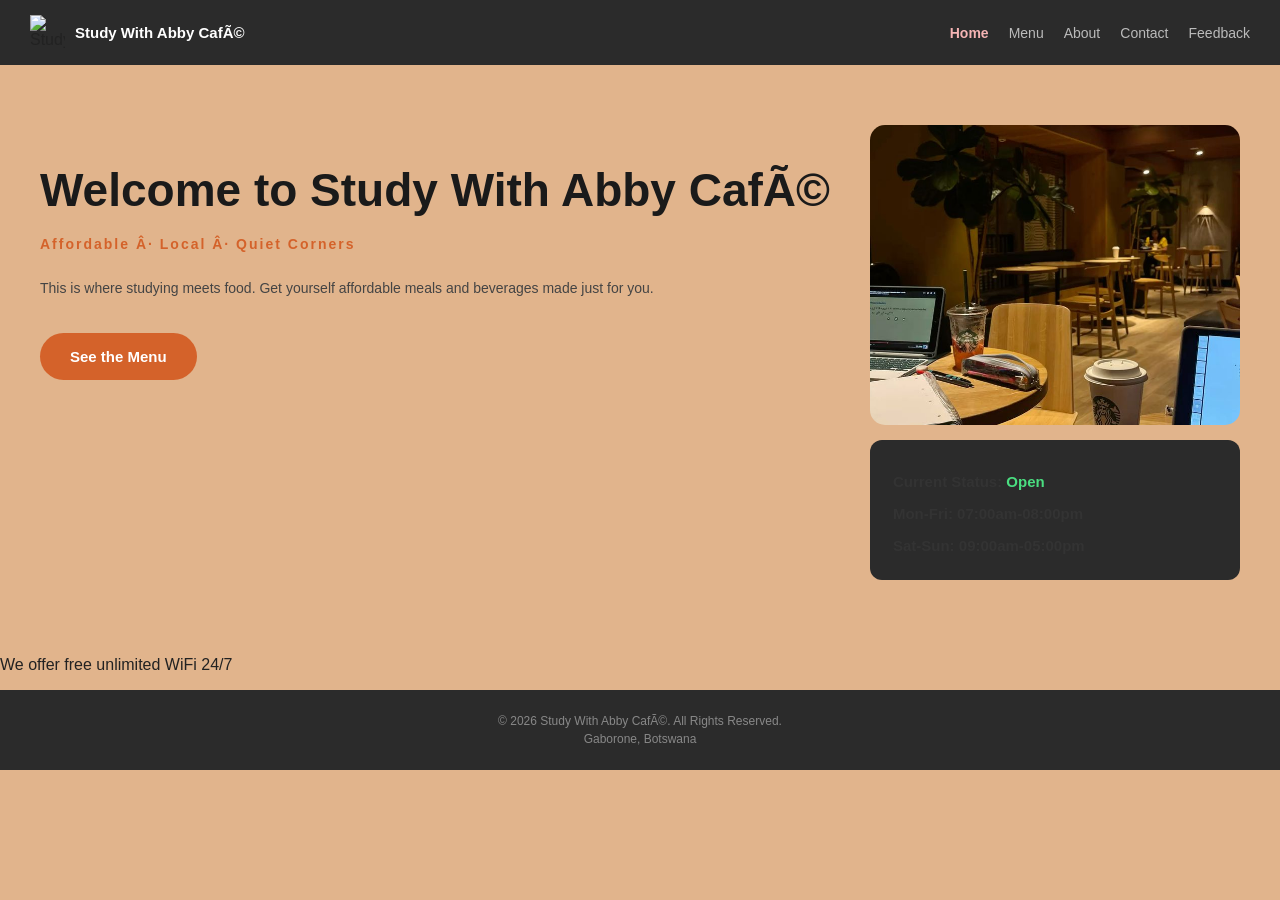
==== index.html @ a83d3048 "UPDATED" ====
<!DOCTYPE html>
<html lang="en">
    <head>
        <meta charset="UFT-8">
        <meta name="viewport" content="width=device-width, initial-scale=1.o">
         <title>Study With Abby Café</title>
          <link rel="stylesheet" href="styles.css">
    </head>
    <body>
        <nav>
        <div class="logo">
            <img src="logo.png" alt="Study With Abby Café Logo" width="35" height="35">
            <span>Study With Abby Café</span>
        </div>
        <ul>
                    <li><a href="index.html" class="active">Home</a></li>
            <li><a href="menu.html">Menu</a></li>
            <li><a href="about.html">About</a></li>
            <li><a href="contact.html">Contact</a></li>
            <li><a href="feedback.html">Feedback</a></li>

        </ul>
        </nav>

    <section class="hero">
       <div class="hero-left">
            <h1>Welcome to Study With Abby Café</h1>
            <p class="tagline">Affordable · Local · Quiet Corners</p>
            <p>This is where studying meets food. Get yourself affordable meals and beverages made just for you.</p>
            <a href="menu.html" class="btn">See the Menu</a>
        </div>

         <div class="hero-right">
              <img src="cafe.jpg" alt="Study With Abby Café SHOP" width="400" HEIGHT="320">
                <div class="status">
                    <P>Current Status: <span class="open">Open</span></P>
                    <p>Mon-Fri: 07:00am-08:00pm</p>
                    <p>Sat-Sun: 09:00am-05:00pm</p>
                </div>
         </div>
    </section>
    <section class="wifi">
        <p>We offer free unlimited WiFi 24/7</p>
    </section>

      <footer>
        <p>&copy; 2026 Study With Abby Café. All Rights Reserved.</p>
        <p>Gaborone, Botswana</p>
    </footer>
                <script src="script.js"></script>       
    </body>
    </html>
---- styles.css ----
/* general css: background color and font */

body {
    font-family: arial, sans-serif;
    margin: 0;
    padding: 0;
    background-color: #e1b48c;
    color: #222222;
    min-height: 100vh;
    display: flex;
    flex-direction: column;
}

main {
    flex: 1;
}

/* 2. navigation */

nav {
    background-color: #2b2b2b;
    padding: 15px 30px;
    display: flex;
    justify-content: space-between;
    align-items: center;
}

.logo {
    display: flex;
    align-items: center;
    gap: 10px;
}

.logo img {
    width: 35px;
    height: 35px;
}

.logo span {
    color: #ffffff;
    font-size: 15px;
    font-weight: bold;
}

nav ul {
    list-style: none;
    display: flex;
    gap: 20px;
    margin: 0;
    padding: 0;
}

nav a {
    color: #bbbbbb;
    text-decoration: none;
    font-size: 14px;
}

nav a:hover,
a.active{
    color: #f5b4b4;
    font-weight: bold;
}

/* Hero section */
.hero {
    display: flex;
    gap: 40px;
    padding: 60px 40px;
    align-items: flex-start;
}

.hero-left h1 {
    font-size: 46px;
    font-weight: bold;
    margin-bottom: 14px;
    color: #1a1a1a;
    line-height: 1.2;
}

.hero-left .tagline {
    color: #d4622a;
    font-weight: bold;
    letter-spacing: 2px;
    margin-bottom: 18px;
}

.hero-left p {
    font-size: 16px;
    line-height: 1.9;
    margin-bottom: 14px;
    color: #555555;
}

/* this is CSS for the photo and status card */
.hero-right {
    flex: 1;
    display: flex;
    flex-direction: column;
    gap: 15px;
}

.hero-right img {
    width: 100%;
    height: 320px;
    object-fit: cover;
    border-radius: 14px;
}

/* this is for the tagline(motto)- 'Affordable. Local. Quiet corners */
.tagline {
    color: #d4622a;
    font-size: 16px;
    font-weight: bold;
    letter-spacing: 2px;
    margin-bottom: 18px;
}

.hero-left p {
    font-size: 14px;
    line-height: 1.8;
    margin-bottom: 22px;
    color: #444444;
}

/* Button design */
.btn {
    display: inline-block;
    background-color: #d4622a;
    color: #ffffff;
    padding: 15px 30px;
    text-decoration: none;
    border-radius: 25px;
    font-size: 15px;
    font-weight: bold;
    margin-top: 10px;
}

.btn:hover {
    background-color: #b5481a;
}

/* the cafe image and the status design */

.hero-right {
    flex: 1;
    display: flex;
    flex-direction: column;
    gap: 15px;
    
}

.hero-right img {
    width: 100%;
    height: 300px;
    object-fit: cover;
    border-radius: 15px;
}

.status {
    background-color: #2b2b2b;
    border-radius: 12px;
    padding: 18px 23px;
}

.status p {
    font-size: 15px;
    margin-bottom: 8px;
    color: #333333;
    font-weight: bold;
}

.open {
    color: #4ade80;
    font-weight: bold;
}

/* the wifi text and footer*/

.wifi-text {
    color: #ffffff;
    font-size: 22px;
    font-weight: bold;
    margin-top: 20px;
}

footer {
    background-color: #2b2b2b;
    padding: 20px 30px;
    text-align: center;
    margin-top: 0;
}

footer p {
    color: #888888;
    font-size: 12px;
    margin: 4px 0;
}
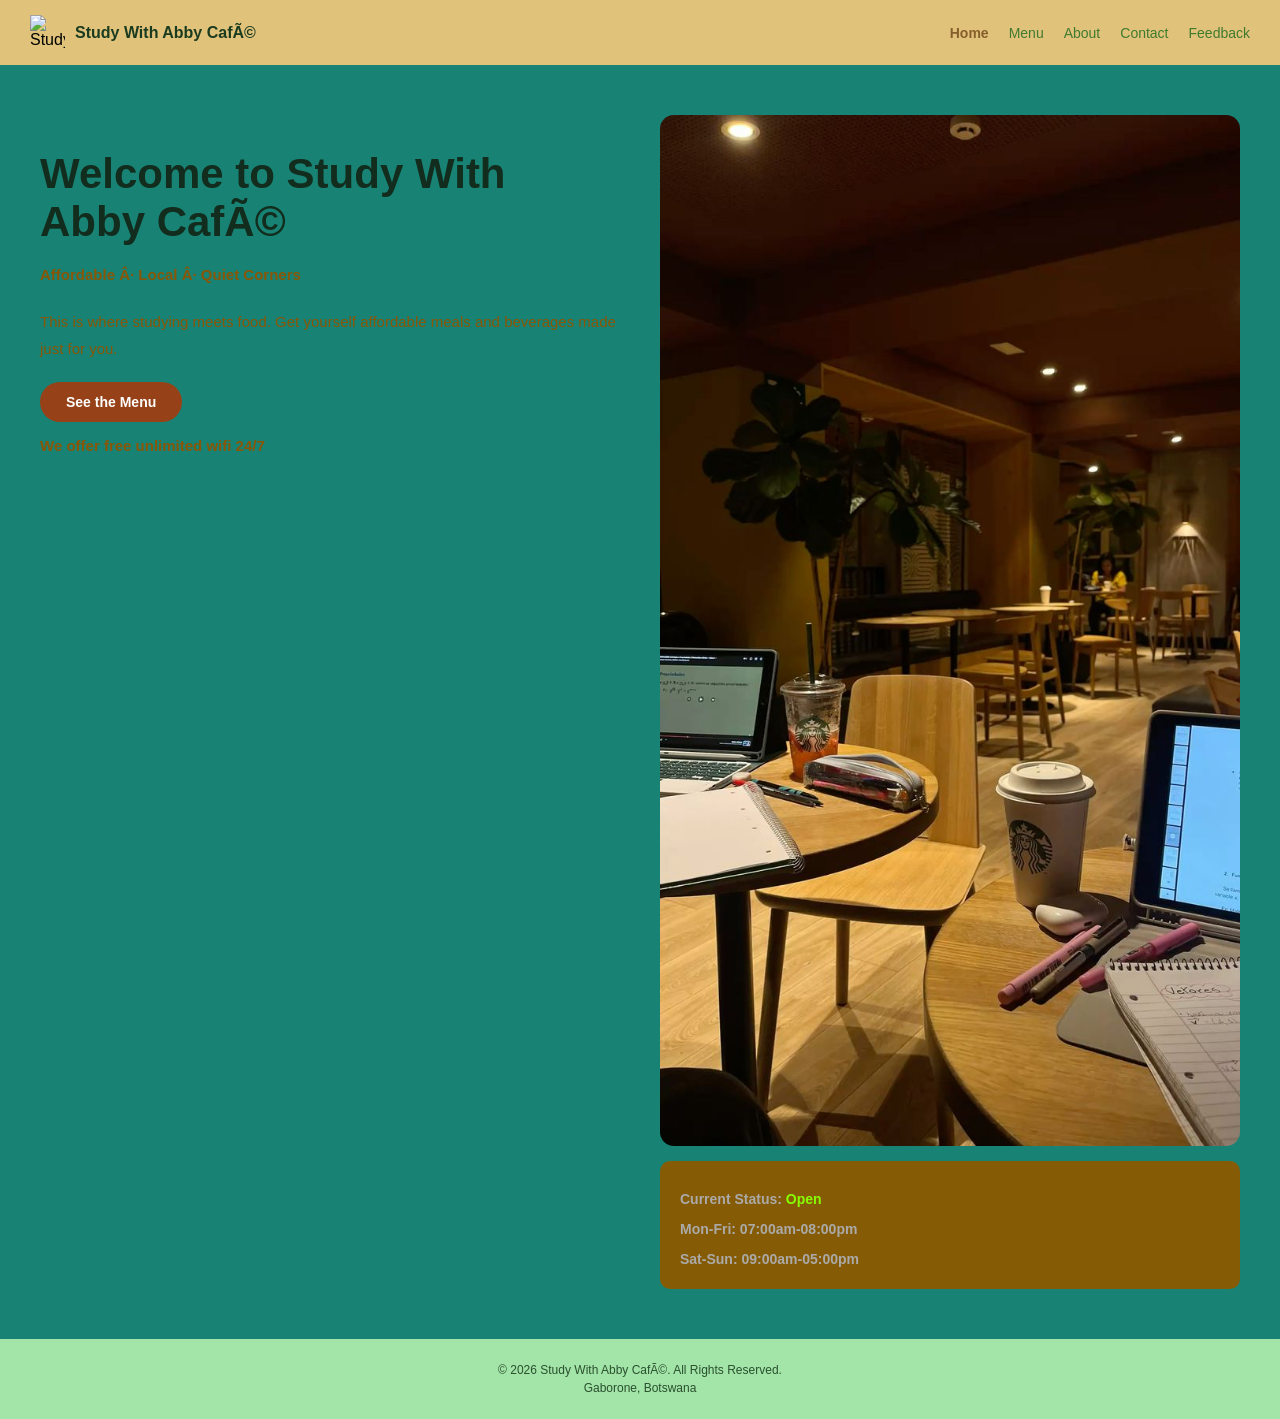
==== commit 10e3a8fb: "updated code" ====
--- a/index.html
+++ b/index.html
@@ -21,13 +21,14 @@
 
         </ul>
         </nav>
-
+ <main>
     <section class="hero">
        <div class="hero-left">
             <h1>Welcome to Study With Abby Café</h1>
             <p class="tagline">Affordable · Local · Quiet Corners</p>
             <p>This is where studying meets food. Get yourself affordable meals and beverages made just for you.</p>
             <a href="menu.html" class="btn">See the Menu</a>
+            <p class="wifi-text">We offer free unlimited wifi 24/7</p>
         </div>
 
          <div class="hero-right">
@@ -39,10 +40,7 @@
                 </div>
          </div>
     </section>
-    <section class="wifi">
-        <p>We offer free unlimited WiFi 24/7</p>
-    </section>
-
+ </main>
       <footer>
         <p>&copy; 2026 Study With Abby Café. All Rights Reserved.</p>
         <p>Gaborone, Botswana</p>
--- a/styles.css
+++ b/styles.css
@@ -1,24 +1,20 @@
-/* general css: background color and font */
-
+/* General */
 body {
     font-family: arial, sans-serif;
     margin: 0;
     padding: 0;
-    background-color: #e1b48c;
-    color: #222222;
-    min-height: 100vh;
-    display: flex;
-    flex-direction: column;
-}
-
+    background-color: #188374;
+    display:flex;
+    flex-direction: column; /* this aligns everything to stack from top to bottom*/
+   
+}
 main {
-    flex: 1;
-}
-
-/* 2. navigation */
-
+    flex: 1; /* when I didnt inclded this, the footer was floating in mid-air.So when I added this, the footer got pushed all the way to the bottom of the page to sit perfectly*/
+}
+  
+/* Navigation */
 nav {
-    background-color: #2b2b2b;
+    background-color: #e0c27b;
     padding: 15px 30px;
     display: flex;
     justify-content: space-between;
@@ -37,8 +33,8 @@
 }
 
 .logo span {
-    color: #ffffff;
-    font-size: 15px;
+    color: #1b3b1f;
+    font-size: 16px;
     font-weight: bold;
 }
 
@@ -51,48 +47,71 @@
 }
 
 nav a {
-    color: #bbbbbb;
+    color: #3f7a2f;
     text-decoration: none;
     font-size: 14px;
 }
 
 nav a:hover,
-a.active{
-    color: #f5b4b4;
-    font-weight: bold;
-}
-
-/* Hero section */
+a.active {
+    color: #865e2b;
+    font-weight: bold;
+}
+
+/* Home page */
 .hero {
     display: flex;
     gap: 40px;
-    padding: 60px 40px;
-    align-items: flex-start;
+    padding: 50px 40px;
+}
+
+.hero-left {
+    flex: 1;
 }
 
 .hero-left h1 {
-    font-size: 46px;
-    font-weight: bold;
-    margin-bottom: 14px;
-    color: #1a1a1a;
-    line-height: 1.2;
-}
-
-.hero-left .tagline {
-    color: #d4622a;
-    font-weight: bold;
-    letter-spacing: 2px;
-    margin-bottom: 18px;
+    font-size: 42px;
+    font-weight: bold;
+    color: #122c1d;
+    margin-bottom: 12px;
+}
+
+.tagline {
+    color: #6a8f4b;
+    font-size: 16px;
+    font-weight: bold;
+    margin-bottom: 16px;
 }
 
 .hero-left p {
-    font-size: 16px;
-    line-height: 1.9;
-    margin-bottom: 14px;
-    color: #555555;
-}
-
-/* this is CSS for the photo and status card */
+    font-size: 15px;
+    line-height: 1.8;
+    color: #895506;
+    margin-bottom: 20px;
+}
+
+.wifi-text {
+    font-size: 15px;
+    font-weight: bold;
+    color: #fefefe;
+    margin-top: 10px;
+}
+
+.btn {
+    display: inline-block;
+    background-color: #964117;
+    color: #ffffff;
+    padding: 12px 26px;
+    text-decoration: none;
+    border-radius: 25px;
+    font-size: 14px;
+    font-weight: bold;
+}
+
+.btn:hover {
+    background-color: #b5481a;
+}
+
 .hero-right {
     flex: 1;
     display: flex;
@@ -102,97 +121,282 @@
 
 .hero-right img {
     width: 100%;
-    height: 320px;
-    object-fit: cover;
+    height: auto;
     border-radius: 14px;
 }
 
-/* this is for the tagline(motto)- 'Affordable. Local. Quiet corners */
-.tagline {
-    color: #d4622a;
+.status {
+    background-color: #855c05;
+    border-radius: 10px;
+    padding: 16px 20px;
+}
+
+.status p {
+    font-size: 14px;
+    font-weight: bold;
+    color: #abaaa9;
+    margin-bottom: 6px;
+}
+
+.open {
+    color: #88ff00;
+}
+
+/* Footer */
+footer {
+    background-color: #a3e4a8;
+    padding: 20px 30px;
+    text-align: center;
+}
+
+footer p {
+    color: #2a502e;
+    font-size: 12px;
+    margin: 4px 0;
+}
+
+/* Page heading - menu */
+.page-hero {
+    background-color: #be7a0e;
+    padding: 35px 30px;
+    text-align: center;
+}
+
+.page-hero h1 {
+    color: #ffffff;
+    font-size: 28px;
+    font-weight: bold;
+    margin-bottom: 6px;
+}
+
+.page-hero p {
+    color: #0b581a;
+    font-size: 14px;
+}
+
+/* Menu page */
+.menu-page {
+    padding: 40px;
+}
+
+.menu-row {
+    display: flex;
+    gap: 40px;
+    align-items: flex-start;
+    margin-bottom: 40px;
+}
+
+.menu-col {
+    flex: 1;
+}
+
+.menu-col h2 {
+    font-size: 20px;
+    color: #ae8c05;
+    font-weight: bold;
+    border-bottom: 2px solid #712804;
+    padding-bottom: 5px;
+    margin-bottom: 12px;
+    margin-top: 16px;
+}
+
+.menu-col h2:first-child {
+    margin-top: 0;
+}
+
+.menu-col p {
+    font-size: 15px;
+    padding: 6px 0;
+    color: #832a0f;
+}
+
+.menu-photo {
+    flex: 1;
+}
+
+.menu-photo img {
+    width: 100%;
+    height: auto;
+    border-radius: 12px;
+}
+
+/* Combo */
+.combo {
+    background-color: #198920;
+    padding: 16px;
+    border-radius: 10px;
+    margin-top:10px;
+}
+
+.combo h2 {
+    font-size: 20px;
+    color: #000f04;
+    font-weight: bold;
+    border-bottom: 2px solid #5c0505;
+    padding-bottom: 5px;
+    margin-bottom: 12px;
+}
+
+.combo p {
+    font-size: 15px;
+    padding: 5px 0;
+    color: #ffffff;
+}
+/* About page */
+.about {
+    display: flex;
+    gap: 30px;
+    padding: 50px 40px;
+}
+
+.about-text {
+    flex: 2;
+}
+
+.about-text h1 {
+    font-size: 28px;
+    font-weight: bold;
+    color: #1a1a1a;
+    margin-bottom: 14px;
+}
+
+.about-text p {
+    font-size: 15px;
+    line-height: 1.8;
+    color: #ffffff;
+    margin-bottom: 12px;
+}
+
+.about-photo {
+    flex: 1;
+    text-align: center;
+}
+
+.about-photo img {
+    width: 100%;
+    max-width: 250px;
+    height: auto;
+    border-radius: 10px;
+}
+
+.about-photo p {
+    color: #853812;
+    font-size: 13px;
+    font-weight: bold;
+    margin-top: 8px;
+}
+
+/* Contact page */
+.contact {
+    display: flex;
+    gap: 30px;
+    padding: 50px 40px;
+}
+
+.contact-text {
+    flex: 2;
+}
+
+.contact-text h1 {
+    font-size: 28px;
+    font-weight: bold;
+    color: #731717;
+    margin-bottom: 10px;
+}
+
+.contact-text h2 {
     font-size: 16px;
-    font-weight: bold;
-    letter-spacing: 2px;
-    margin-bottom: 18px;
-}
-
-.hero-left p {
+    color: #0e6407;
+    font-weight: bold;
+    margin-top: 16px;
+    margin-bottom: 6px;
+}
+
+.contact-text p {
     font-size: 14px;
     line-height: 1.8;
-    margin-bottom: 22px;
-    color: #444444;
-}
-
-/* Button design */
-.btn {
-    display: inline-block;
-    background-color: #d4622a;
+    color: #53c12b;
+}
+
+.contact-text a {
+    color: #177451;
+    text-decoration: none;
+}
+
+.contact-photo {
+    flex: 1;
+}
+
+.contact-photo img {
+    width: 100%;
+    max-width: 260px;
+    height: auto;
+    border-radius: 10px;
+}
+
+/* Feedback page */
+.feedback-bg {
+    background-color: #996c45;
+    padding: 50px 20px;
+}
+
+.feedback {
+    background-color: #8b6712;
+    border-radius: 12px;
+    padding: 28px;
+    max-width: 420px;
+    margin: 0 auto;
+}
+
+.feedback h1 {
+    font-size: 22px;
+    font-weight: bold;
+    color: #3b6812;
+    text-align: center;
+    margin-bottom: 6px;
+}
+
+.feedback p {
+    font-size: 13px;
+    color: #7bb88b;
+    text-align: center;
+    margin-bottom: 20px;
+}
+
+.feedback label {
+    display: block;
+    font-size: 13px;
+    font-weight: bold;
+    margin-bottom: 5px;
+}
+
+.feedback input,
+.feedback textarea {
+    width: 100%;
+    padding: 10px;
+    font-size: 13px;
+    border: 1px solid #77f788;
+    border-radius: 6px;
+    margin-bottom: 14px;
+}
+
+.feedback textarea {
+    height: 100px;
+}
+
+.feedback button {
+    display: block;
+    width: 130px;
+    margin: 0 auto;
+    background-color: #2b9879;
     color: #ffffff;
-    padding: 15px 30px;
-    text-decoration: none;
+    padding: 10px;
+    font-size: 13px;
+    border: none;
     border-radius: 25px;
-    font-size: 15px;
-    font-weight: bold;
-    margin-top: 10px;
-}
-
-.btn:hover {
-    background-color: #b5481a;
-}
-
-/* the cafe image and the status design */
-
-.hero-right {
-    flex: 1;
-    display: flex;
-    flex-direction: column;
-    gap: 15px;
-    
-}
-
-.hero-right img {
-    width: 100%;
-    height: 300px;
-    object-fit: cover;
-    border-radius: 15px;
-}
-
-.status {
-    background-color: #2b2b2b;
-    border-radius: 12px;
-    padding: 18px 23px;
-}
-
-.status p {
-    font-size: 15px;
-    margin-bottom: 8px;
-    color: #333333;
-    font-weight: bold;
-}
-
-.open {
-    color: #4ade80;
-    font-weight: bold;
-}
-
-/* the wifi text and footer*/
-
-.wifi-text {
-    color: #ffffff;
-    font-size: 22px;
-    font-weight: bold;
-    margin-top: 20px;
-}
-
-footer {
-    background-color: #2b2b2b;
-    padding: 20px 30px;
-    text-align: center;
-    margin-top: 0;
-}
-
-footer p {
-    color: #888888;
-    font-size: 12px;
-    margin: 4px 0;
+    cursor: pointer;
+}
+
+.feedback button:hover {
+    background-color: #c89f8d;
 }
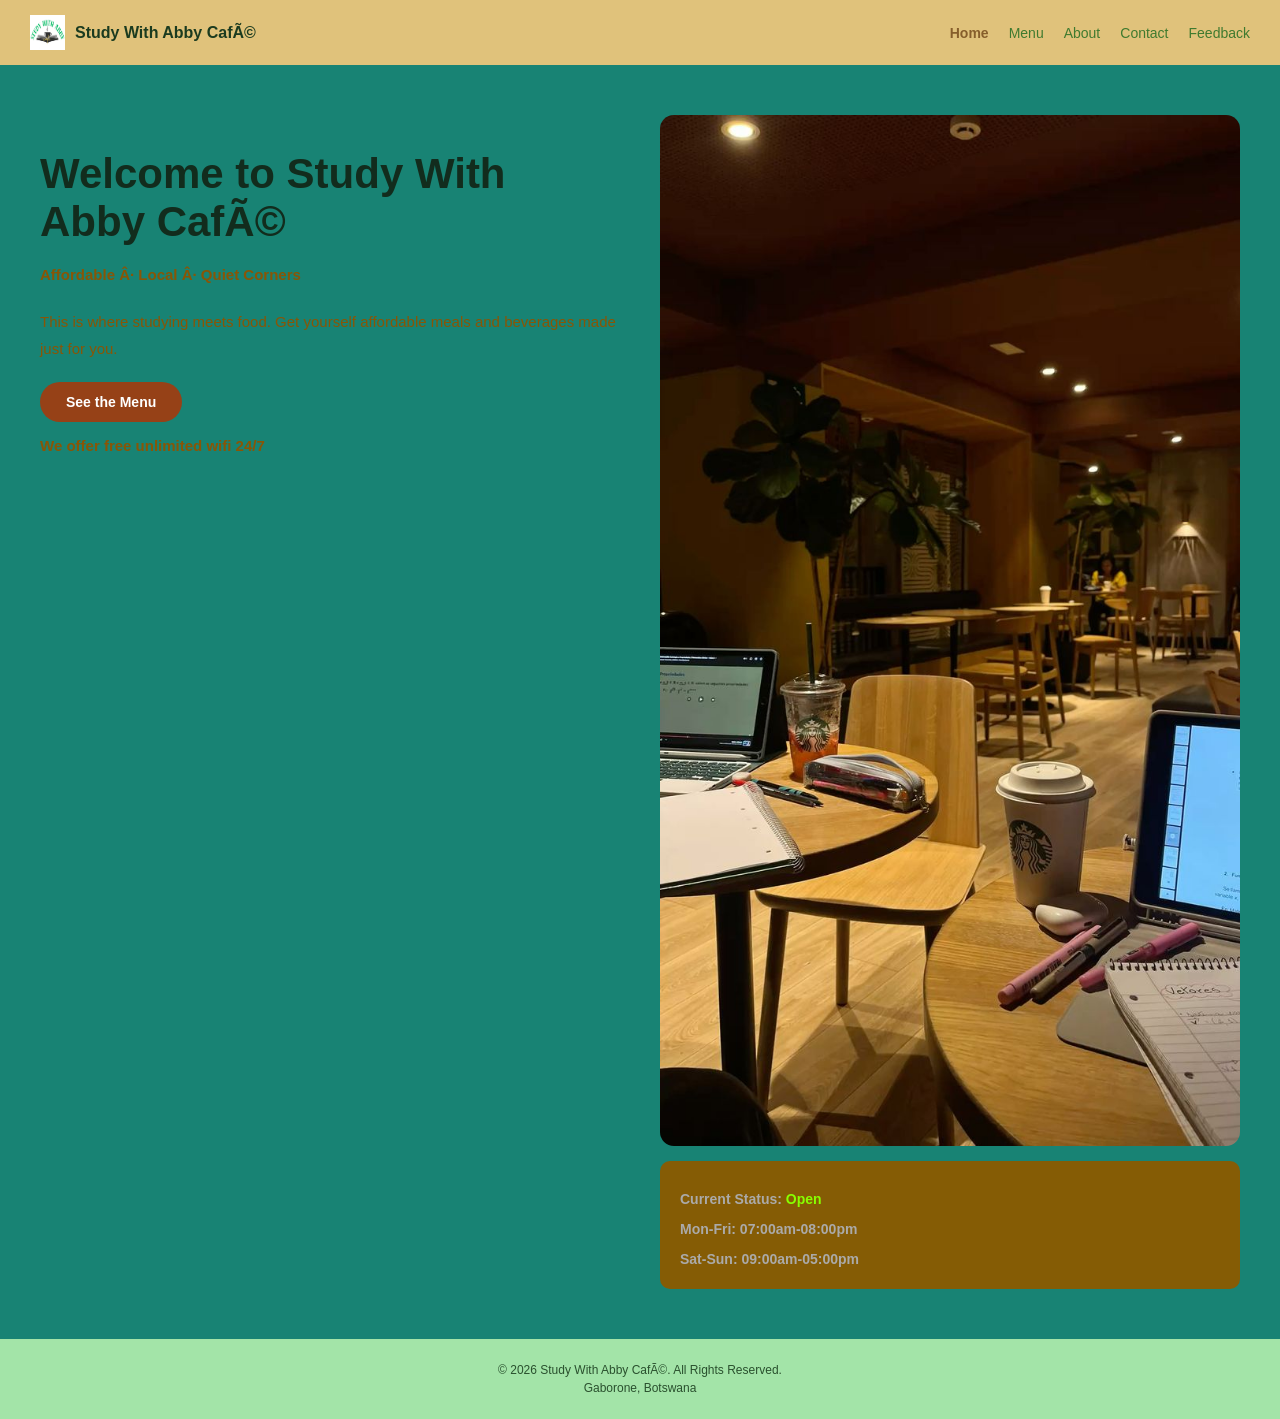
==== commit 62d1c32d: "increased the logo size" ====
--- a/index.html
+++ b/index.html
@@ -2,18 +2,18 @@
 <html lang="en">
     <head>
         <meta charset="UFT-8">
-        <meta name="viewport" content="width=device-width, initial-scale=1.o">
+        <meta name="viewport" content="width=device-width, initial-scale=1.0">
          <title>Study With Abby Café</title>
           <link rel="stylesheet" href="styles.css">
     </head>
     <body>
         <nav>
         <div class="logo">
-            <img src="logo.png" alt="Study With Abby Café Logo" width="35" height="35">
+            <img src="logo.png" alt="Study With Abby Café Logo" width="50" height="50">
             <span>Study With Abby Café</span>
         </div>
         <ul>
-                    <li><a href="index.html" class="active">Home</a></li>
+                    <li><a href="index.html" class="active">Home</a></li> 
             <li><a href="menu.html">Menu</a></li>
             <li><a href="about.html">About</a></li>
             <li><a href="contact.html">Contact</a></li>
@@ -32,9 +32,9 @@
         </div>
 
          <div class="hero-right">
-              <img src="cafe.jpg" alt="Study With Abby Café SHOP" width="400" HEIGHT="320">
+              <img src="cafe.jpg" alt="Study With Abby Café SHOP" width="400" height="400">
                 <div class="status">
-                    <P>Current Status: <span class="open">Open</span></P>
+                    <p>Current Status: <span class="open">Open</span></p>
                     <p>Mon-Fri: 07:00am-08:00pm</p>
                     <p>Sat-Sun: 09:00am-05:00pm</p>
                 </div>
--- a/styles.css
+++ b/styles.css
@@ -192,9 +192,9 @@
 
 .menu-col h2 {
     font-size: 20px;
-    color: #ae8c05;
-    font-weight: bold;
-    border-bottom: 2px solid #712804;
+    color: #f5dd80;
+    font-weight: bold;
+    border-bottom: 2px solid #7d5540;
     padding-bottom: 5px;
     margin-bottom: 12px;
     margin-top: 16px;
@@ -222,7 +222,7 @@
 
 /* Combo */
 .combo {
-    background-color: #198920;
+    background-color: #709873;
     padding: 16px;
     border-radius: 10px;
     margin-top:10px;
@@ -232,7 +232,7 @@
     font-size: 20px;
     color: #000f04;
     font-weight: bold;
-    border-bottom: 2px solid #5c0505;
+    border-bottom: 2px solid #eeba59;
     padding-bottom: 5px;
     margin-bottom: 12px;
 }
@@ -280,7 +280,7 @@
 }
 
 .about-photo p {
-    color: #853812;
+    color: #f89665;
     font-size: 13px;
     font-weight: bold;
     margin-top: 8px;
@@ -300,13 +300,13 @@
 .contact-text h1 {
     font-size: 28px;
     font-weight: bold;
-    color: #731717;
+    color: #906207;
     margin-bottom: 10px;
 }
 
 .contact-text h2 {
     font-size: 16px;
-    color: #0e6407;
+    color: #000000;
     font-weight: bold;
     margin-top: 16px;
     margin-bottom: 6px;
@@ -315,11 +315,11 @@
 .contact-text p {
     font-size: 14px;
     line-height: 1.8;
-    color: #53c12b;
+    color: #ffffff;
 }
 
 .contact-text a {
-    color: #177451;
+    color: #a1eace;
     text-decoration: none;
 }
 
@@ -341,7 +341,7 @@
 }
 
 .feedback {
-    background-color: #8b6712;
+    background-color: #3d9d5d;
     border-radius: 12px;
     padding: 28px;
     max-width: 420px;
@@ -351,14 +351,14 @@
 .feedback h1 {
     font-size: 22px;
     font-weight: bold;
-    color: #3b6812;
+    color: #a3641c;
     text-align: center;
     margin-bottom: 6px;
 }
 
 .feedback p {
     font-size: 13px;
-    color: #7bb88b;
+    color: #8b5608;
     text-align: center;
     margin-bottom: 20px;
 }
@@ -375,7 +375,7 @@
     width: 100%;
     padding: 10px;
     font-size: 13px;
-    border: 1px solid #77f788;
+    border: 1px solid #04520f;
     border-radius: 6px;
     margin-bottom: 14px;
 }
@@ -388,7 +388,7 @@
     display: block;
     width: 130px;
     margin: 0 auto;
-    background-color: #2b9879;
+    background-color: #784111;
     color: #ffffff;
     padding: 10px;
     font-size: 13px;
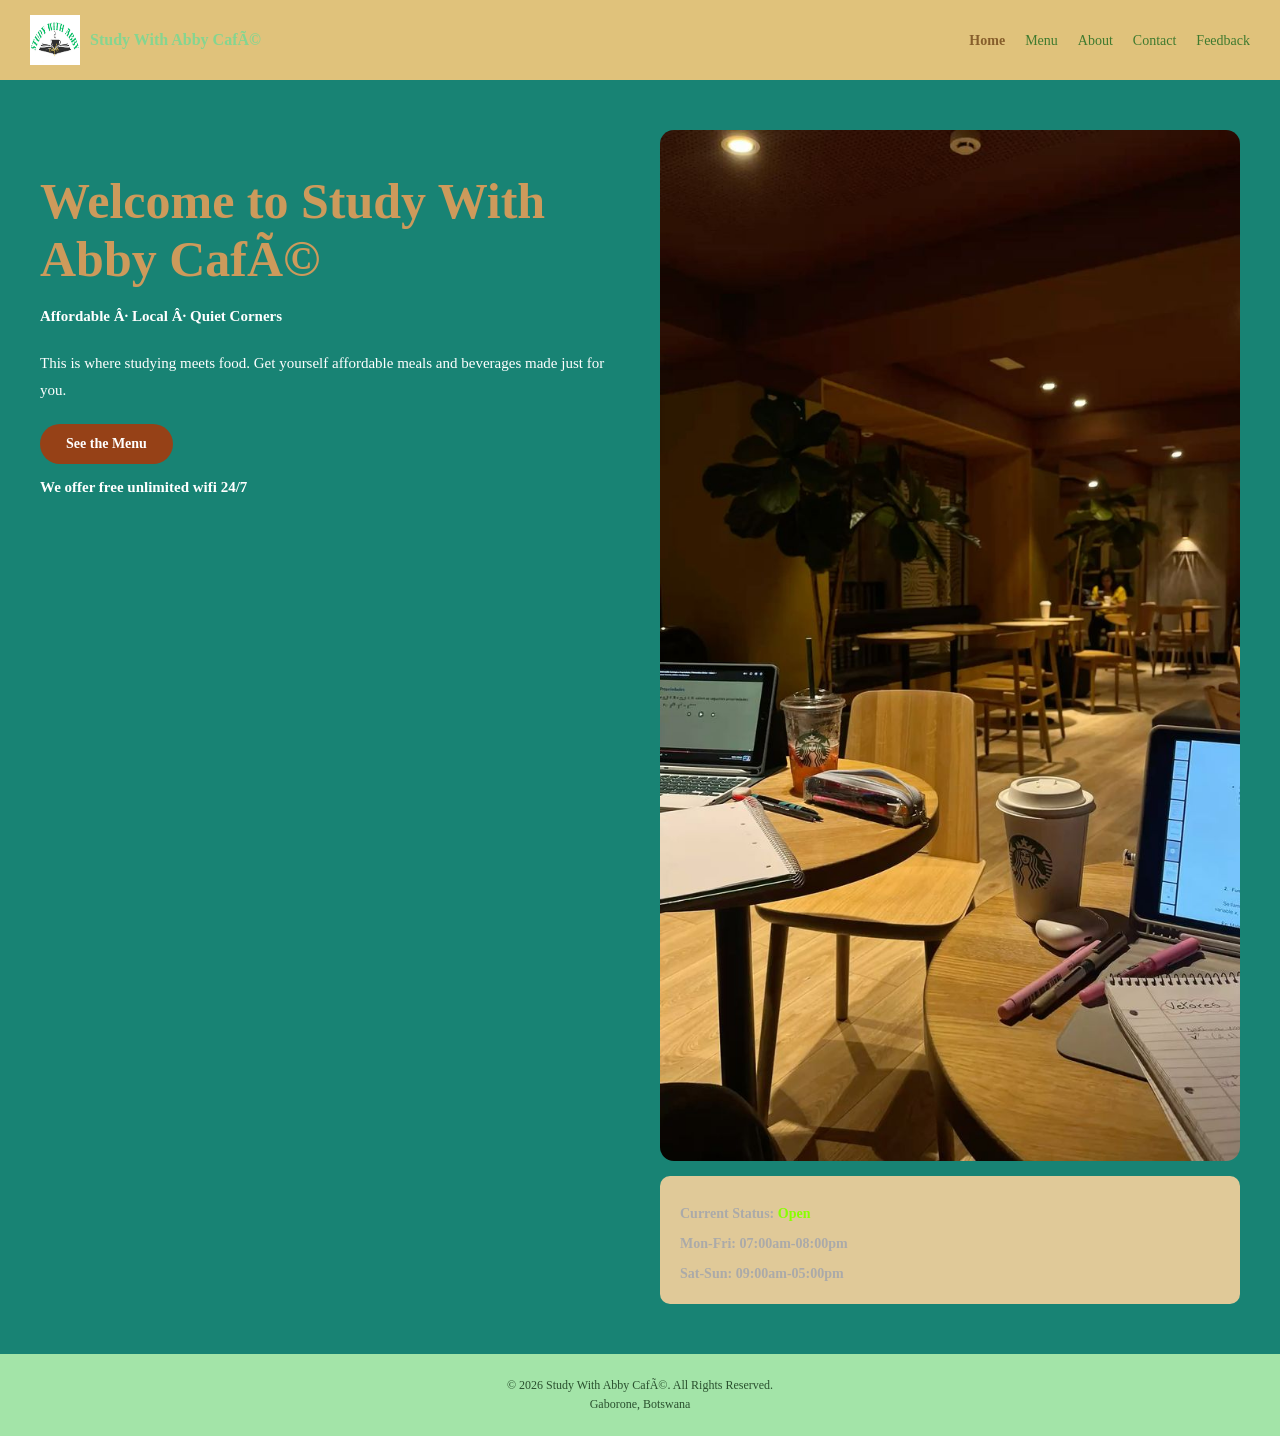
==== commit cfbf585f: "updated code" ====
--- a/index.html
+++ b/index.html
@@ -32,7 +32,7 @@
         </div>
 
          <div class="hero-right">
-              <img src="cafe.jpg" alt="Study With Abby Café SHOP" width="400" height="400">
+              <img src="cafe.jpg" alt="Study With Abby Café SHOP" width="300" height="280">
                 <div class="status">
                     <p>Current Status: <span class="open">Open</span></p>
                     <p>Mon-Fri: 07:00am-08:00pm</p>
--- a/styles.css
+++ b/styles.css
@@ -1,6 +1,6 @@
 /* General */
 body {
-    font-family: arial, sans-serif;
+    font-family: serif, sans-serif;
     margin: 0;
     padding: 0;
     background-color: #188374;
@@ -28,14 +28,15 @@
 }
 
 .logo img {
-    width: 35px;
-    height: 35px;
+    width: 50px;
+    height: 50px;
 }
 
 .logo span {
-    color: #1b3b1f;
+    color: #85d590;
     font-size: 16px;
     font-weight: bold;
+    font-family: Georgia, serif;
 }
 
 nav ul {
@@ -70,10 +71,13 @@
 }
 
 .hero-left h1 {
-    font-size: 42px;
-    font-weight: bold;
-    color: #122c1d;
+    font-size: 50px;
+    font-weight: bold;
+    color: #cd9a5b;
     margin-bottom: 12px;
+    font-family: Georgia, serif ;
+    text-shadow: #073e19;
+
 }
 
 .tagline {
@@ -86,7 +90,7 @@
 .hero-left p {
     font-size: 15px;
     line-height: 1.8;
-    color: #895506;
+    color: #ffffff;
     margin-bottom: 20px;
 }
 
@@ -109,7 +113,7 @@
 }
 
 .btn:hover {
-    background-color: #b5481a;
+    background-color: #eb9b79;
 }
 
 .hero-right {
@@ -126,7 +130,7 @@
 }
 
 .status {
-    background-color: #855c05;
+    background-color: #e0c998;
     border-radius: 10px;
     padding: 16px 20px;
 }
@@ -157,8 +161,8 @@
 
 /* Page heading - menu */
 .page-hero {
-    background-color: #be7a0e;
-    padding: 35px 30px;
+    background-color: #2D3E31;
+    padding: 20px 15px;
     text-align: center;
 }
 
@@ -170,8 +174,8 @@
 }
 
 .page-hero p {
-    color: #0b581a;
-    font-size: 14px;
+    color: #ffffff;
+    font-size: 17px;
 }
 
 /* Menu page */
@@ -192,9 +196,9 @@
 
 .menu-col h2 {
     font-size: 20px;
-    color: #f5dd80;
-    font-weight: bold;
-    border-bottom: 2px solid #7d5540;
+    color: #ffffff;
+    font-weight: bold;
+    border-bottom: 2px solid #6B8E23;
     padding-bottom: 5px;
     margin-bottom: 12px;
     margin-top: 16px;
@@ -207,16 +211,17 @@
 .menu-col p {
     font-size: 15px;
     padding: 6px 0;
-    color: #832a0f;
-}
-
-.menu-photo {
-    flex: 1;
-}
-
-.menu-photo img {
-    width: 100%;
-    height: auto;
+    color: #E6D5C3;
+}
+
+.menu-photos {
+    flex: 1;
+}
+
+.menu-photos img {
+    width: 280;
+    height: 200px;
+    object-fit: cover;
     border-radius: 12px;
 }
 
@@ -230,7 +235,7 @@
 
 .combo h2 {
     font-size: 20px;
-    color: #000f04;
+    color: #0f0d00;
     font-weight: bold;
     border-bottom: 2px solid #eeba59;
     padding-bottom: 5px;
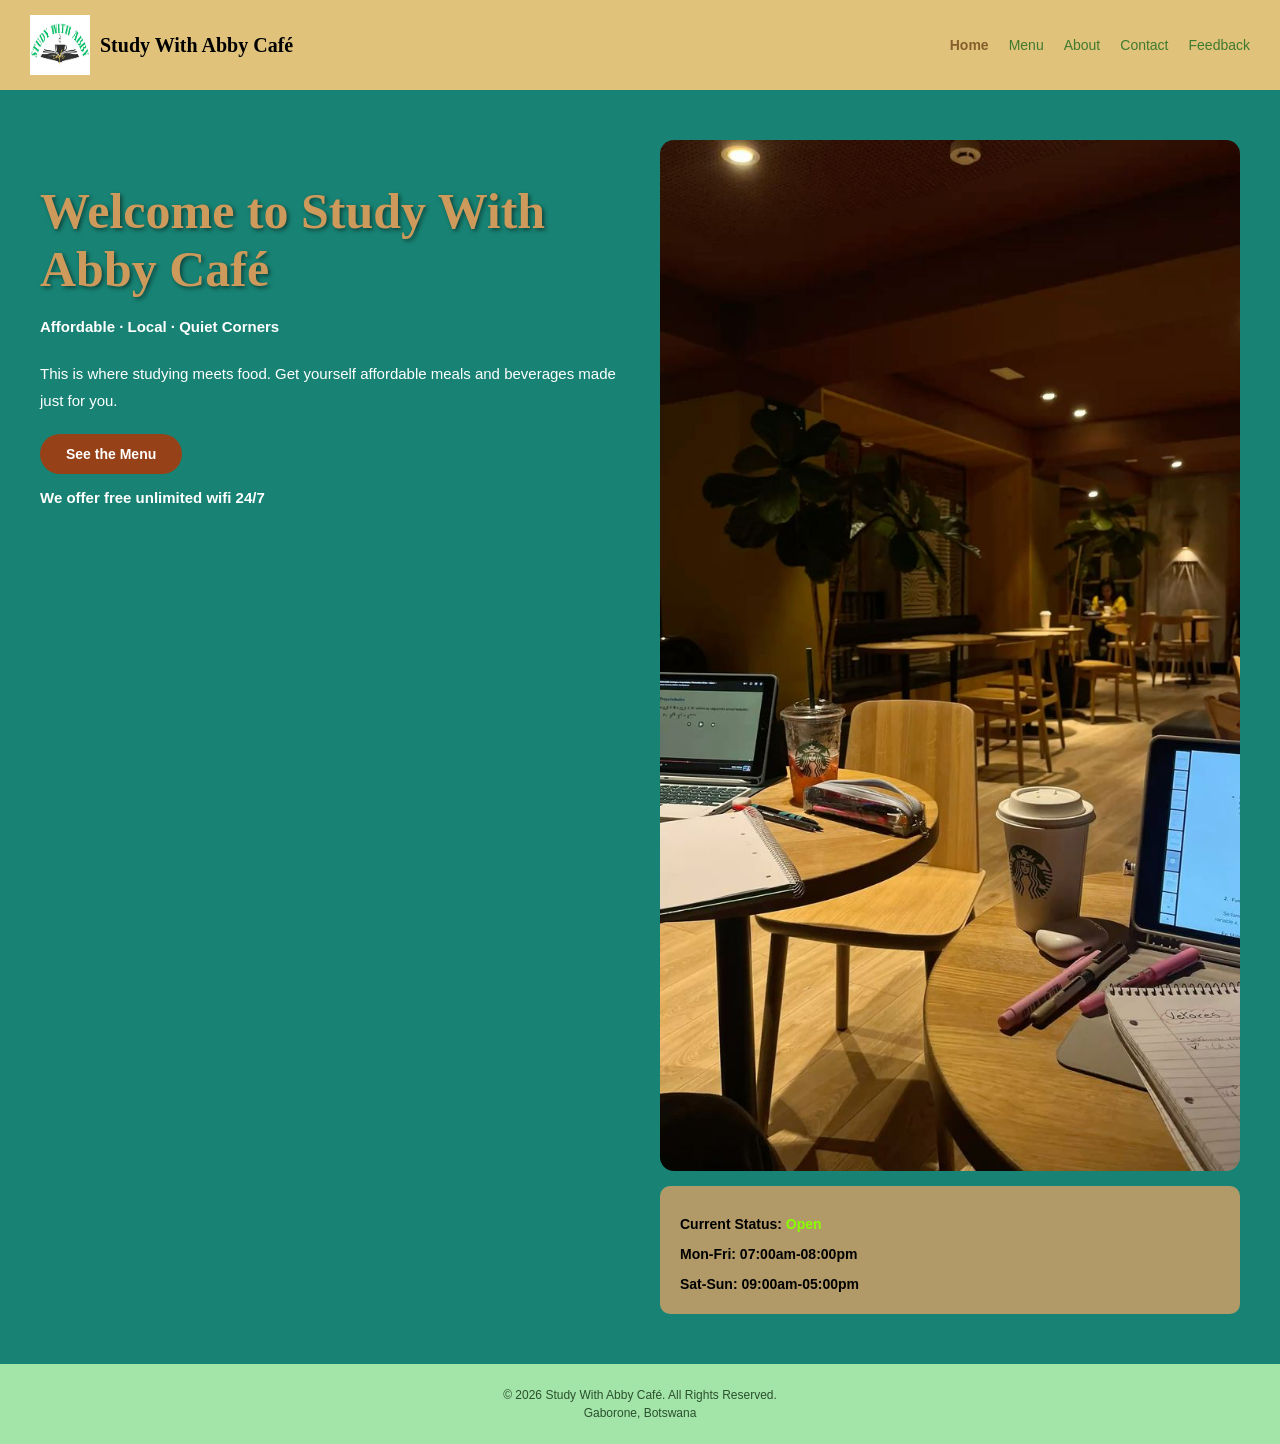
==== commit 732d1d84: "UPDATED CODE" ====
--- a/index.html
+++ b/index.html
@@ -1,7 +1,7 @@
 <!DOCTYPE html>
 <html lang="en">
     <head>
-        <meta charset="UFT-8">
+        <meta charset="UTF-8">
         <meta name="viewport" content="width=device-width, initial-scale=1.0">
          <title>Study With Abby Café</title>
           <link rel="stylesheet" href="styles.css">
@@ -44,7 +44,6 @@
       <footer>
         <p>&copy; 2026 Study With Abby Café. All Rights Reserved.</p>
         <p>Gaborone, Botswana</p>
-    </footer>
-                <script src="script.js"></script>       
+    </footer>    
     </body>
     </html>
--- a/styles.css
+++ b/styles.css
@@ -1,6 +1,6 @@
 /* General */
 body {
-    font-family: serif, sans-serif;
+    font-family:sans-serif;
     margin: 0;
     padding: 0;
     background-color: #188374;
@@ -28,13 +28,13 @@
 }
 
 .logo img {
-    width: 50px;
-    height: 50px;
+    width:60px;
+    height:60px;
 }
 
 .logo span {
-    color: #85d590;
-    font-size: 16px;
+    color: #000000;
+    font-size: 20px;
     font-weight: bold;
     font-family: Georgia, serif;
 }
@@ -75,8 +75,8 @@
     font-weight: bold;
     color: #cd9a5b;
     margin-bottom: 12px;
-    font-family: Georgia, serif ;
-    text-shadow: #073e19;
+    font-family: Georgia, serif;
+    text-shadow:2px 2px 4px rgba(0, 0, 0, 0.5);
 
 }
 
@@ -130,7 +130,7 @@
 }
 
 .status {
-    background-color: #e0c998;
+    background-color: #b19a67;
     border-radius: 10px;
     padding: 16px 20px;
 }
@@ -138,7 +138,7 @@
 .status p {
     font-size: 14px;
     font-weight: bold;
-    color: #abaaa9;
+    color: #000000;
     margin-bottom: 6px;
 }
 
@@ -219,10 +219,10 @@
 }
 
 .menu-photos img {
-    width: 280;
-    height: 200px;
+    width: 380;
+    height: 300px;
     object-fit: cover;
-    border-radius: 12px;
+    border-radius: 10px;
 }
 
 /* Combo */
@@ -235,7 +235,7 @@
 
 .combo h2 {
     font-size: 20px;
-    color: #0f0d00;
+    color: #2D3E31;
     font-weight: bold;
     border-bottom: 2px solid #eeba59;
     padding-bottom: 5px;
@@ -243,7 +243,7 @@
 }
 
 .combo p {
-    font-size: 15px;
+    font-size: 18px;
     padding: 5px 0;
     color: #ffffff;
 }
@@ -303,15 +303,15 @@
 }
 
 .contact-text h1 {
-    font-size: 28px;
-    font-weight: bold;
-    color: #906207;
+    font-size: 35px;
+    font-weight: bold;
+    color: #2D3E31;
     margin-bottom: 10px;
 }
 
 .contact-text h2 {
     font-size: 16px;
-    color: #000000;
+    color:#6B8E23;
     font-weight: bold;
     margin-top: 16px;
     margin-bottom: 6px;
@@ -341,12 +341,12 @@
 
 /* Feedback page */
 .feedback-bg {
-    background-color: #996c45;
+    background-color:#188374;
     padding: 50px 20px;
 }
 
 .feedback {
-    background-color: #3d9d5d;
+    background-color: #04520f;
     border-radius: 12px;
     padding: 28px;
     max-width: 420px;
@@ -356,7 +356,7 @@
 .feedback h1 {
     font-size: 22px;
     font-weight: bold;
-    color: #a3641c;
+    color: #ffffff;
     text-align: center;
     margin-bottom: 6px;
 }
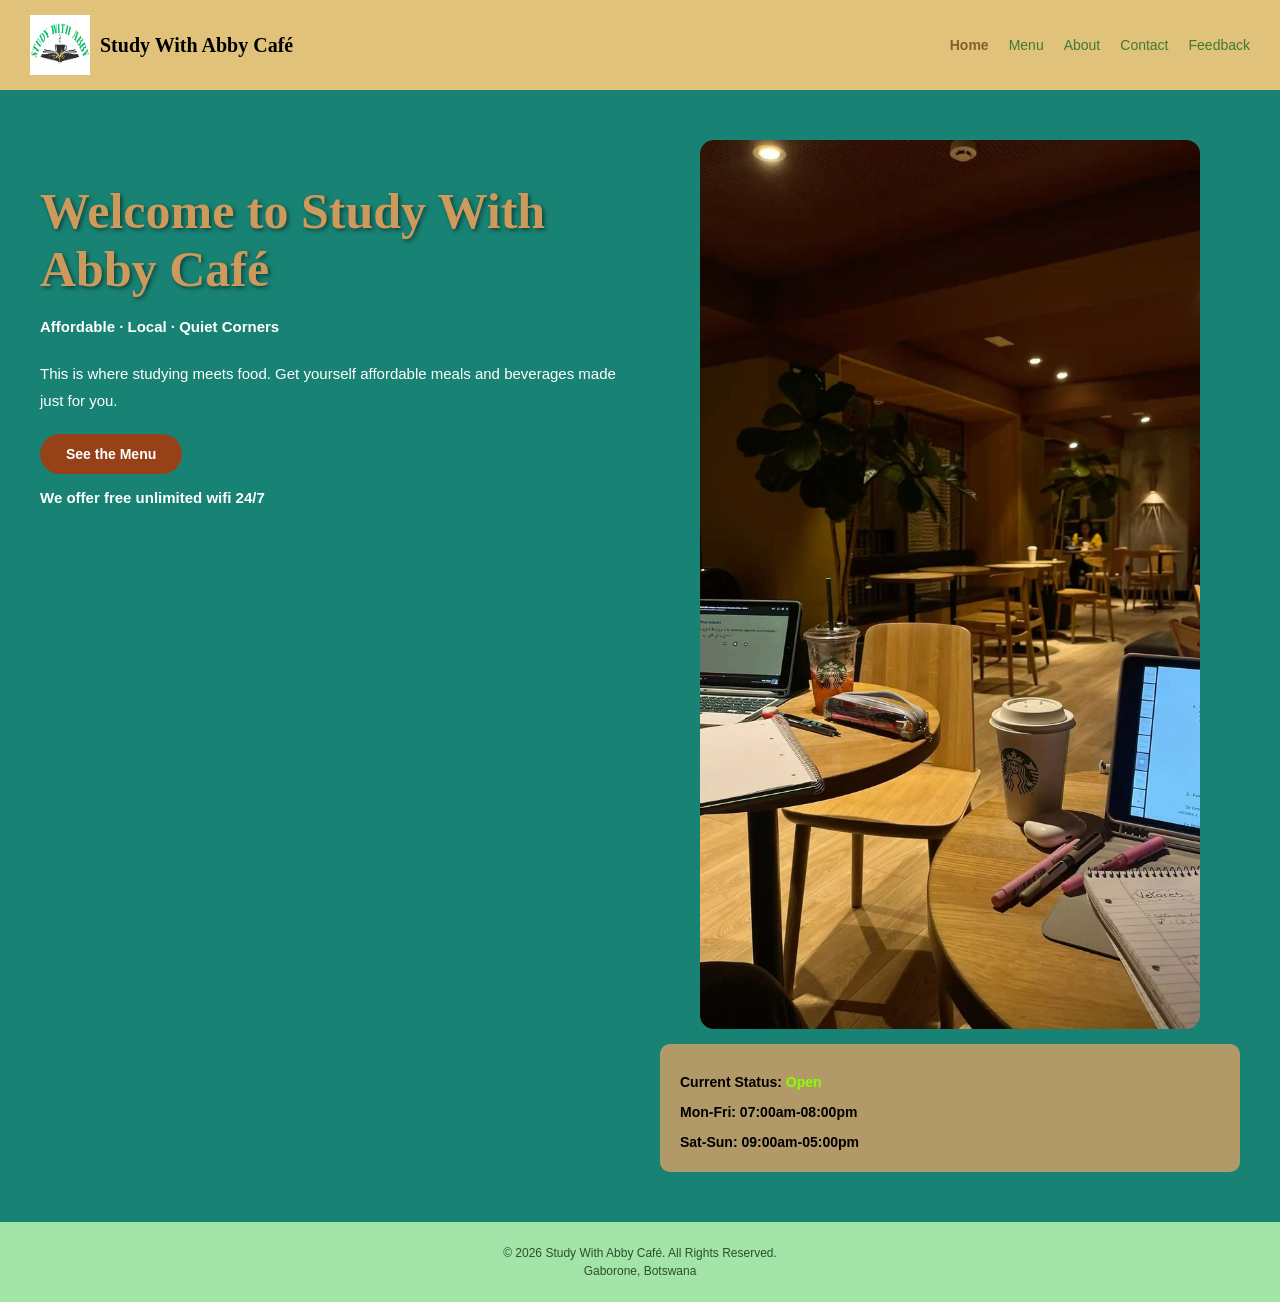
==== commit 5fd33673: "updated code" ====
--- a/index.html
+++ b/index.html
@@ -9,7 +9,7 @@
     <body>
         <nav>
         <div class="logo">
-            <img src="logo.png" alt="Study With Abby Café Logo" width="50" height="50">
+            <img src="logo.png" alt="Study With Abby Café Logo" width="60" height="60">
             <span>Study With Abby Café</span>
         </div>
         <ul>
@@ -32,7 +32,7 @@
         </div>
 
          <div class="hero-right">
-              <img src="cafe.jpg" alt="Study With Abby Café SHOP" width="300" height="280">
+              <img src="cafe.jpg" alt="Study With Abby Café SHOP">
                 <div class="status">
                     <p>Current Status: <span class="open">Open</span></p>
                     <p>Mon-Fri: 07:00am-08:00pm</p>
--- a/styles.css
+++ b/styles.css
@@ -6,7 +6,7 @@
     background-color: #188374;
     display:flex;
     flex-direction: column; /* this aligns everything to stack from top to bottom*/
-   
+   min-height: 100vh;
 }
 main {
     flex: 1; /* when I didnt inclded this, the footer was floating in mid-air.So when I added this, the footer got pushed all the way to the bottom of the page to sit perfectly*/
@@ -127,6 +127,9 @@
     width: 100%;
     height: auto;
     border-radius: 14px;
+    display: block;
+    margin:0 auto;
+    max-width: 500px;
 }
 
 .status {
@@ -157,6 +160,7 @@
     color: #2a502e;
     font-size: 12px;
     margin: 4px 0;
+    width: 100%;
 }
 
 /* Page heading - menu */
@@ -176,6 +180,7 @@
 .page-hero p {
     color: #ffffff;
     font-size: 17px;
+    text-shadoW:2px 2px 4px rgba(0, 0, 0, 0.5) ;
 }
 
 /* Menu page */
@@ -202,6 +207,7 @@
     padding-bottom: 5px;
     margin-bottom: 12px;
     margin-top: 16px;
+    text-shadow: 2px 2px 4px rgba(0, 0, 0, 0.5);
 }
 
 .menu-col h2:first-child {
@@ -259,12 +265,12 @@
 }
 
 .about-text h1 {
-    font-size: 28px;
-    font-weight: bold;
-    color: #1a1a1a;
+    font-size: 35px;
+    font-weight: bold;
+    color: #6B8E23;
     margin-bottom: 14px;
-}
-
+    text-shadow:2px 2px 4px rgba(0, 0, 0, 0.5) ; ;
+}
 .about-text p {
     font-size: 15px;
     line-height: 1.8;
@@ -279,14 +285,14 @@
 
 .about-photo img {
     width: 100%;
-    max-width: 250px;
+    max-width: 300px;
     height: auto;
     border-radius: 10px;
 }
 
 .about-photo p {
-    color: #f89665;
-    font-size: 13px;
+    color: #784111;
+    font-size: 20px;
     font-weight: bold;
     margin-top: 8px;
 }
@@ -303,15 +309,15 @@
 }
 
 .contact-text h1 {
-    font-size: 35px;
+    font-size: 40px;
     font-weight: bold;
     color: #2D3E31;
     margin-bottom: 10px;
 }
 
 .contact-text h2 {
-    font-size: 16px;
-    color:#6B8E23;
+    font-size: 20px;
+    color:#2D3E31;
     font-weight: bold;
     margin-top: 16px;
     margin-bottom: 6px;
@@ -346,7 +352,7 @@
 }
 
 .feedback {
-    background-color: #04520f;
+    background-color:#188374;
     border-radius: 12px;
     padding: 28px;
     max-width: 420px;
@@ -363,7 +369,7 @@
 
 .feedback p {
     font-size: 13px;
-    color: #8b5608;
+    color:#04520f;
     text-align: center;
     margin-bottom: 20px;
 }
@@ -393,7 +399,7 @@
     display: block;
     width: 130px;
     margin: 0 auto;
-    background-color: #784111;
+    background-color:#865e2b;
     color: #ffffff;
     padding: 10px;
     font-size: 13px;
